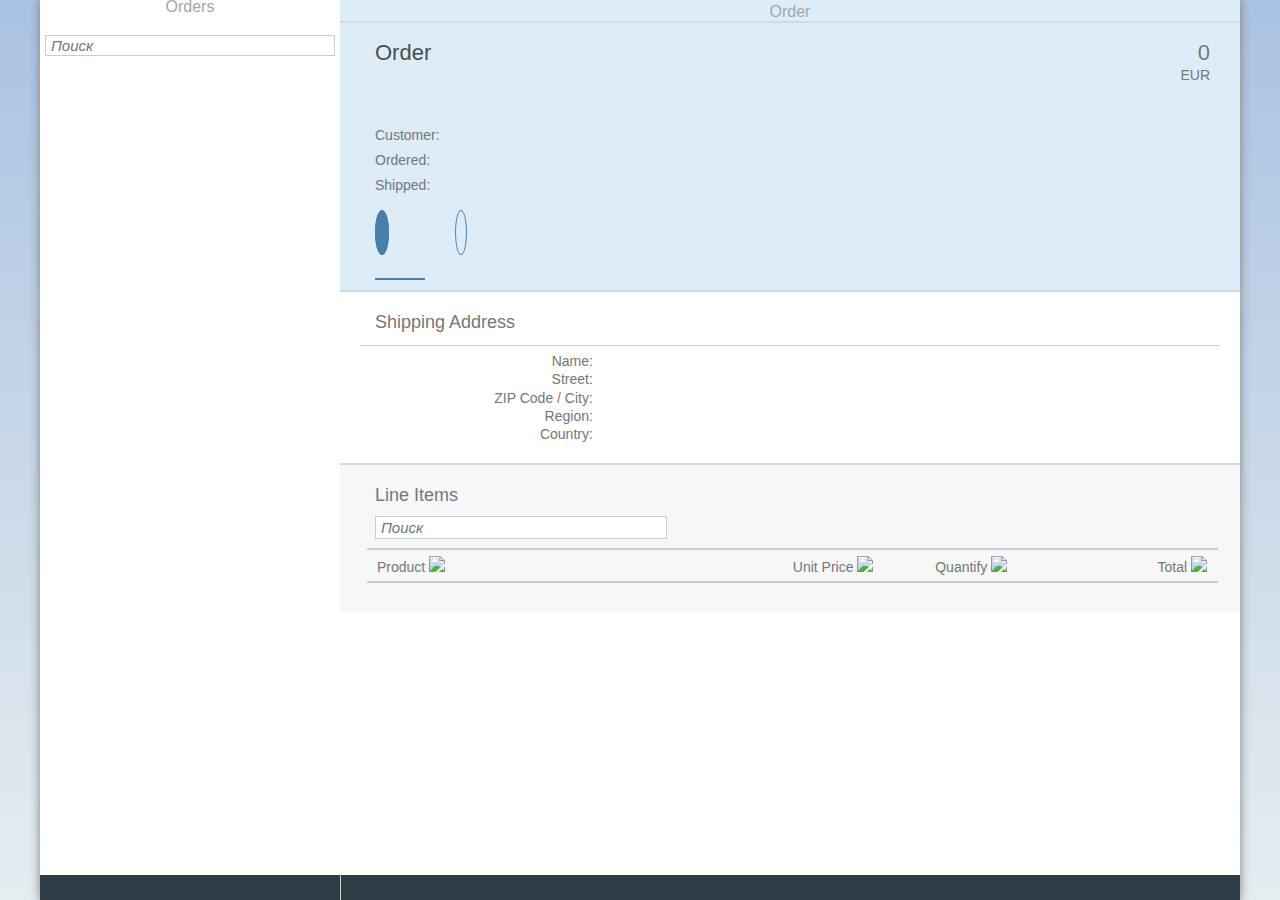
==== Main.html @ 55ac58f2 "Commit with picture" ====
<!DOCTYPE html>
<html>

<head>
    <meta charset="utf-8" />
    <title>Transportation</title>

    <link rel="stylesheet" href="Style.css" />
    <link rel="stylesheet" href="font-awesome-4.7.0/css/font-awesome.min.css">

    <script src="js\main.js"></script>
    <script src="js\data.js"></script>

</head>

<body>
    <div class="flex-container">

        <asite class="site-panel">

            <div class="top-panel">
                <div class="site-panel-top">
                    <img src="icons\back.svg" alt="">
                    <div>
                        <span>Orders </span><span class="js-order-count"></span>
                    </div>
                </div>
                <div class="order-find-panel">
                    <form>
                        <input type="search" class="order-find-field" placeholder="Поиск">
                        <img src="icons\search.svg" alt="" onclick="findInOrderPanel()">
                        <img src="icons\refresh.svg" alt="" onclick="loadOrders()">
                    </form>
                </div>
            </div>

            <div class="orders-panel">

            </div>
        </asite>

        <div class="main-panel">
            <div class="main-panel-top">
                <img src="icons\open-menu.svg" alt="" class="burger-buttom">
                <div class="main-panel-top-text">Order</div>
            </div>

            <div class="main-info-order">

                <div class="order-price-panel">
                    <div class="order-text">Order <span class="current-order-id"></span></div>
                    <div class="price">
                        <span class="price-text">0</span><br>
                        <span class="currency-text">EUR</span>
                    </div>
                </div>

                <div class="customer-date-panel">
                    <span>Customer: </span><span class="info-customer"></span><br>
                    <span>Ordered: </span><span class="info-createdAt"></span><br>
                    <span>Shipped: </span><span class="info-shippedAt"></span>
                </div>

                <div class="icons">
                    <div class="js-underline-icon" title="Shipping info">
                        <i class="fa fa-truck js-select-icon" id="truck-icon" aria-hidden="true" onclick="iconClick(this,'man-icon')"></i>
                    </div>
                    <div title="Processor">
                        <i class="fa fa-user-o" id="man-icon" aria-hidden="true" onclick="iconClick(this,'truck-icon')"></i>
                    </div>
                </div>

            </div>

            <div class="product-panel">

                <div class="dynamic-container">

                    <div class="address-panel-header">
                        <div>
                            <span>Shipping Address</span>
                        </div>
                    </div>

                    <div class="address-info-list">
                        <div>
                            <div class="type-field">Name:</div>
                            <div class="name-parcel"></div><br>
                        </div>
                        <div>
                            <div class="type-field">Street:</div>
                            <div class="street-text"></div><br>
                        </div>
                        <div>
                            <div class="type-field">ZIP Code / City:</div>
                            <div class="zipcode-text"></div><br>
                        </div>
                        <div>
                            <div class="type-field">Region:</div>
                            <div class="region-text"></div><br>
                        </div>
                        <div>
                            <div class="type-field">Country:</div>
                            <div class="country-text"></div>
                        </div>
                    </div>
                </div>

                <div class="line-items">
                    <div class="line-items-top-text">
                        Line Items <span class="js-product-count"></span>
                    </div>
                    <div class="product-find-panel">
                        <form>
                            <input type="search" class="product-find-field" placeholder="Поиск">
                            <img src="icons\search.svg" alt="">
                            <img src="icons\refresh.svg" alt="">
                        </form>
                    </div>
                    <div class="box-table">
                        <table>
                            <thead>
                                <tr>
                                    <th>Product <img src="icons\sort.png " alt=" " onclick="getSort(event) "></th>
                                    <th>Unit Price <img src="icons\sort.png " alt=" " onclick="getSort(event) "></th>
                                    <th>Quantify <img src="icons\sort.png " alt=" " onclick="getSort(event) "></th>
                                    <th>Total <img src="icons\sort.png " alt=" " onclick="getSort(event) "></th>
                                </tr>
                            </thead>
                            <tbody class="products-info ">

                            </tbody>
                        </table>
                    </div>
                </div>
            </div>
        </div>
        <footer class="website-footer ">
            <div class="footer-left-inscription ">
                <i class="fa fa-key " aria-hidden="true "></i>
                <i class="fa fa-list " aria-hidden="true "></i>
            </div>
            <div class="footer-right-inscription ">
                <i class="fa fa-envelope-o " aria-hidden="true "></i>
            </div>
        </footer>
    </div>
</body>

</html>
---- Style.css ----
﻿html {
    font-family: Arial, "Helvetica Neue", Helvetica, sans-serif;
}

body {
    overflow: hidden;
    margin: 0px;
    background: linear-gradient(to bottom, #aac2e2, #e5edf0);
}

.flex-container {
    box-shadow: 0 0 10px grey;
    display: flex;
    flex-direction: row;
    align-items: stretch;
    height: 100vh;
    min-height: 100vh;
    max-width: 1200px;
    margin: auto;
}


/*
site panel stile
*/

.site-panel img {
    cursor: pointer;
    padding-top: 5px;
    width: 15px;
    padding-left: 10px;
}

.site-panel {
    background-color: white;
    width: 300px;
}

.site-panel-top {
    padding-bottom: 15px;
}

.site-panel-top>div {
    margin-top: -20px;
    text-align: center;
}

.site-panel-top,
.order-find-panel,
.product-find-panel {
    height: 15px;
}

.order-find-field {
    font-style: italic;
    padding-left: 5px;
    font-size: 15px;
    border: none;
    width: 80%;
    height: 100%;
}

.order-find-panel form,
.product-find-panel form {
    height: px;
    margin: 5px;
    vertical-align: middle;
    border: 1px solid #cccccc;
}

.order-find-panel img {
    cursor: pointer;
    width: 10px;
}


/*
 orders panel
*/

.orders-panel {
    max-height: 100vh;
    overflow-y: auto;
    display: flex;
    flex-direction: column;
    margin-top: 8px;
}

.orders-panel>.order {
    line-height: 30px;
    padding: 10px 15px 10px 10px;
    display: block;
    max-height: 90px;
    border-bottom: 1px solid #cccccc;
}

.js-select-order {
    background-color: #deecf7 !important;
}

.orders-panel .order-number {
    flex-wrap: wrap;
    overflow: hidden;
    white-space: nowrap;
    text-overflow: ellipsis;
    max-width: 130px;
    display: block;
    float: left;
    font-size: 18px;
    color: #72777b;
}

.orders-panel .date {
    display: block;
    float: right;
    font-size: 22px;
    color: black;
}

.orders-panel .download-name,
.orders-panel .shipped {
    width: 200px;
    display: block;
    float: left;
    font-size: 14px;
    color: #72777b;
}

.orders-panel .status {
    display: block;
    float: right;
    font-size: 14px;
    color: green;
}

.orders-panel>.order:last-child {
    margin-bottom: 83px;
}

.orders-panel>.order:hover {
    cursor: pointer;
    background-color: #eeeeee;
}

.no-order-error {
    height: 100px;
    font-size: 20px;
    text-align: center;
    margin-top: 30px;
}


/*
main panel
*/

.main-panel {
    overflow-y: auto;
    display: flex;
    flex-direction: column;
    background-color: #deecf7;
    flex: 9.5;
}

.burger-buttom {
    display: none;
}

.main-panel-top {
    background-color: #deecf7;
    position: fixed;
    display: flex;
    width: 100%;
    max-width: 900px;
}

.main-panel-top-text {
    text-align: center;
    flex: 1.5;
    border-bottom: 2px solid #cedce9;
    margin-top: 3px;
}

.main-panel>.main-info-order {
    margin-top: 15px;
    display: flex;
    flex-direction: column;
    flex: 12;
    border-bottom: 2px solid #cedce9;
}

.site-panel-top,
.main-panel-top-text {
    font-size: 16px;
    color: #a1a6a9;
}

.order-price-panel {
    flex: 1;
    display: flex;
    flex-direction: row;
    justify-content: space-between;
    text-align: right;
    margin: 25px 0 10px 35px
}

.order-price-panel>.order-text {
    max-width: 700px;
    word-wrap: break-word;
    font-size: 22px;
    color: #4b4f50;
    text-align: left;
    flex: 1;
}

.order-price-panel>.price {
    flex: 1;
    margin-right: 30px;
}

.customer-date-panel,
.main-info-order>.icons {
    flex: 1;
    margin-left: 35px;
}

.main-info-order>.icons {
    display: flex;
    direction: row;
    margin-top: 20px;
}

.price-text {
    text-align: right;
    font-size: 22px;
    color: #72777b;
}

.currency-text,
.address-info-list,
.processor-info-list,
.customer-date-panel,
.box-table {
    font-size: 14px;
    color: #72777b;
}

.main-info-order>.customer-date-panel {
    line-height: 25px;
}

.icons>div {
    margin-right: 30px;
    width: 50px;
    height: 60px;
}

.icons i {
    cursor: pointer;
    color: #497fab;
    border: 1px solid #497fab;
    padding: 7px 5px 3px 5px;
    border-radius: 50%;
    text-align: center;
    font-size: 30px;
    height: 35px;
    width: 35px;
}

.js-select-icon {
    background-color: #497fab;
    color: white !important;
}

.js-underline-icon {
    border-bottom: 2px solid #497fab;
}

.fa-truck {
    padding-right: 7px!important;
}

.main-panel>.product-panel {
    background-color: white;
    flex: 26.5;
}

.address-panel-header,
.processor-panel-header {
    padding-left: 20px;
    padding-right: 20px;
    height: 60px;
}

.address-panel-header>div,
.processor-panel-header>div {
    font-size: 18px;
    color: #72777b;
    padding: 20px 35px 12px 15px;
    border-bottom: 1px solid #cccccc;
}

.address-info-list,
.processor-info-list {
    padding-bottom: 20px;
    border-bottom: 2px solid #cedce9;
}

.processor-info-list {
    padding-top: 15px;
    display: flex;
}

.processor-info-list>div {
    margin-left: 35px;
}

.processor-info-list>div:first-child,
.processor-info-list>div:last-child {
    flex: 1;
}

.details-text {
    color: #72777b;
    font-size: 18px;
}

.name-parcel,
.street-text,
.zipcode-text,
.region-text,
.country-text,
.name-man,
.employee-id,
.job-title,
.phone {
    flex: 2.5;
    padding-left: 15px;
    text-align: left;
    color: black;
}

.address-info-list>div,
.processor-info-list>div>div {
    display: flex;
    direction: row;
    line-height: 1.3;
}

.processor-info-list .type-field {
    flex: 2;
    text-align: right;
}

.photo-man>img {
    margin-top: 10px;
    height: 120px;
    width: 120px;
}

.address-info-list .type-field {
    flex: 1;
    text-align: right;
}

.line-items {
    padding-bottom: 15px;
    background-color: #f7f7f7;
}

.line-items-top-text {
    font-size: 18px;
    color: #72777b;
    padding: 20px 0px 0px 15px;
    margin: 0 20px 10px 20px;
}

.product-find-panel img {
    margin-left: 10px;
    width: 10px;
    cursor: pointer;
}

.product-find-panel {
    margin-bottom: 15px;
}

.product-find-panel form {
    height: 21px;
    margin: 10px 0px 0px 35px;
    background-color: white;
    padding-bottom: 0px;
    width: 290px;
}

.product-find-field {
    font-style: italic;
    padding-left: 5px;
    font-size: 15px;
    border: none;
    width: 80%;
    height: 100%;
}


/*
 table
  */

.box-table {
    margin: 0px 20px 15px 25px;
}

.box-table>table {
    width: 100%;
}

.box-table tr {
    display: flex;
    flex-direction: row;
    justify-content: space-between;
    align-items: center;
}

.box-table thead {
    background-color: #f7f7f7;
}

.box-table thead img {
    cursor: pointer;
    width: 10px;
}

.box-table thead>tr {
    border-bottom: 2px solid #cccccc;
    border-top: 2px solid #cccccc;
    padding: 5px 0;
    margin-bottom: -2px;
}

.box-table thead th {
    font-weight: 500;
}

.products-info>tr {
    background-color: white;
    border-bottom: 1px solid #cccccc;
}

.products-info>tr:hover {
    background-color: #eeeeee;
}

.procuct>.product-name,
.unit-price>.price,
.total>.price {
    font-weight: 600;
}

.procuct>.product-name {
    color: black;
}

.box-table tr>.procuct {
    line-height: 1.5;
}

tr>th:nth-child(1),
tr>td:nth-child(1) {
    padding-left: 10px;
    flex: 10;
    text-align: left;
}

tr>th:nth-child(2),
tr>td:nth-child(2) {
    flex: 5;
    text-align: right;
}

tr>th:nth-child(3),
tr>td:nth-child(3) {
    flex: 4;
    text-align: right;
}

tr>th:nth-child(4),
tr>td:nth-child(4) {
    margin-right: 10px;
    flex: 6;
    text-align: right;
}

.mobile-price-text {
    display: none;
}

.mobile-total-text {
    display: none;
}

.mobile-quantify-text {
    display: none;
}


/*
footer
*/

footer i {
    padding-top: 2px;
    color: rgb(187, 187, 187);
    font-size: 20px;
    cursor: pointer;
}

.footer-left-inscription i:nth-child(1) {
    margin-right: 20px;
}

.footer-left-inscription i:nth-child(2) {
    margin-right: 10px;
}

.footer-right-inscription i:nth-child(1) {
    margin-right: 10px;
}

.website-footer {
    position: fixed;
    bottom: 0;
    display: flex;
    height: 25px;
    width: 100%;
    max-width: 1200px;
    background-color: #2E3C45;
}

.footer-left-inscription {
    padding: 2px 0 0 0;
    border-right: 1px solid #cccccc;
    width: 300px;
    text-align: right;
}

.footer-right-inscription {
    flex: 1;
    padding: 2px 0 0 0;
    text-align: right;
}


/*
adaptive
*/

@media only screen and (max-width: 500px),
(min-device-width: 768px) and (max-device-width: 1024px) {
    table,
    thead,
    .prod,
    th,
    td,
    tr {
        display: block;
    }
    .box-table {
        margin: auto;
    }
    .box-table thead th:nth-child(1) {
        margin: 0;
        padding-left: 0;
    }
    .box-table thead th:nth-child(2),
    .box-table thead th:nth-child(3),
    .box-table thead th:nth-child(4) {
        display: none;
    }
    .box-table thead>tr {
        padding-left: 15px;
        margin-bottom: 0px;
    }
    .products-info>tr {
        display: block;
    }
    .mobile-price-text {
        display: block;
    }
    .mobile-quantify-text {
        display: block;
    }
    .mobile-total-text {
        display: block;
    }
    .box-table tr>th:nth-child(1),
    .box-table tr>td:nth-child(1),
    .box-table tr>th:nth-child(2),
    .box-table tr>td:nth-child(2),
    .box-table tr>th:nth-child(3),
    .box-table tr>td:nth-child(3),
    .box-table tr>th:nth-child(4),
    .box-table tr>td:nth-child(4) {
        padding: 0;
        margin-left: 25px;
        text-align: left;
    }
    .box-table tr>td:nth-child(1),
    .box-table tr>td:nth-child(2),
    .box-table tr>td:nth-child(3),
    .box-table tr>td:nth-child(4) {
        margin: 0;
        padding-left: 15px;
        padding-bottom: 10px;
    }
    .address-info-list>div {
        flex-direction: column;
    }
    .address-info-list .type-field {
        padding-left: 15px;
        text-align: left;
    }
    .moreinfo-top-text {
        margin-top: -10px;
        padding: 0;
    }
    .line-items-top-text {
        margin: 0;
        padding: 10px 0 10px 15px;
    }
}

@media(max-width:800px) {
    .site-panel {
        display: none;
    }
    .footer-left-inscription {
        display: none;
    }
    .burger-buttom {
        cursor: pointer;
        padding-left: 10px;
        padding-top: 3px;
        width: 15px;
        height: 15px;
        display: block;
    }
    .main-panel-top-text {
        margin-left: -25px;
    }
}
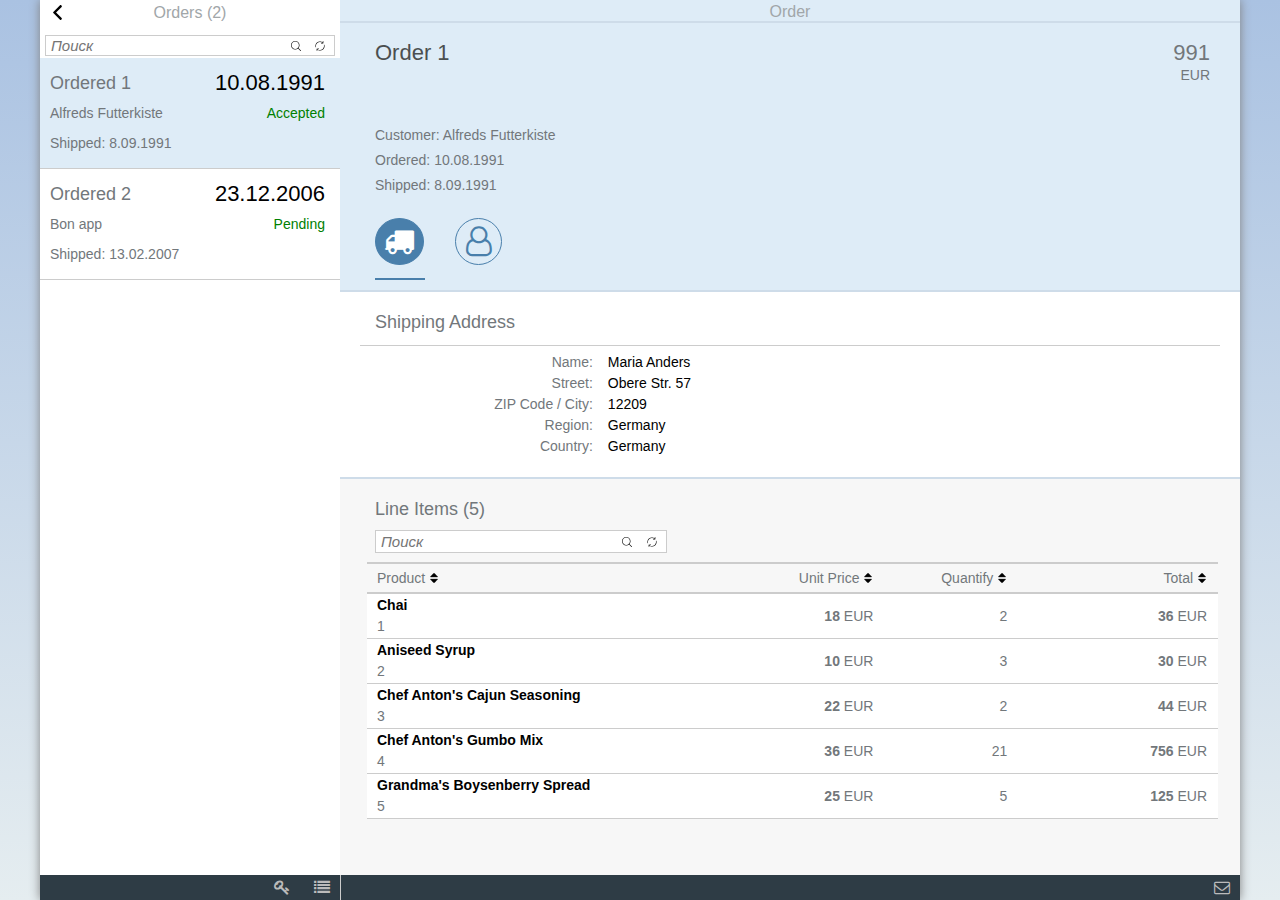
==== commit d1f02a77: "JS commit" ====
--- a/Main.html
+++ b/Main.html
@@ -13,14 +13,14 @@
 
 </head>
 
-<body>
+<body onload="loadOrders()">
     <div class="flex-container">
 
         <asite class="site-panel">
 
             <div class="top-panel">
                 <div class="site-panel-top">
-                    <img src="icons\back.svg" alt="">
+                    <img src="icons\back.svg" alt="" onclick="hideSitePanel()">
                     <div>
                         <span>Orders </span><span class="js-order-count"></span>
                     </div>
@@ -41,7 +41,7 @@
 
         <div class="main-panel">
             <div class="main-panel-top">
-                <img src="icons\open-menu.svg" alt="" class="burger-buttom">
+                <img src="icons\open-menu.svg" alt="" class="burger-button" onclick="showSitePanel(this)">
                 <div class="main-panel-top-text">Order</div>
             </div>
 
@@ -108,23 +108,23 @@
 
                 <div class="line-items">
                     <div class="line-items-top-text">
-                        Line Items <span class="js-product-count"></span>
+                        Line Items <span class="js-products-count"></span>
                     </div>
                     <div class="product-find-panel">
                         <form>
                             <input type="search" class="product-find-field" placeholder="Поиск">
-                            <img src="icons\search.svg" alt="">
-                            <img src="icons\refresh.svg" alt="">
+                            <img src="icons\search.svg" alt="" onclick="findInProductPanel()">
+                            <img src="icons\refresh.svg" alt="" onclick="selectProductInfo(findOrderById(document.querySelector('.current-order-id').innerHTML))">
                         </form>
                     </div>
                     <div class="box-table">
                         <table>
                             <thead>
                                 <tr>
-                                    <th>Product <img src="icons\sort.png " alt=" " onclick="getSort(event) "></th>
-                                    <th>Unit Price <img src="icons\sort.png " alt=" " onclick="getSort(event) "></th>
-                                    <th>Quantify <img src="icons\sort.png " alt=" " onclick="getSort(event) "></th>
-                                    <th>Total <img src="icons\sort.png " alt=" " onclick="getSort(event) "></th>
+                                    <th>Product <img src="icons\sort.png " alt=" " class="button-sort" onclick="getSort(event)"></th>
+                                    <th>Unit Price <img src="icons\sort.png " alt=" " class="button-sort" onclick="getSort(event)"></th>
+                                    <th>Quantify <img src="icons\sort.png " alt=" " class="button-sort" onclick="getSort(event)"></th>
+                                    <th>Total <img src="icons\sort.png " alt=" " class="button-sort" onclick="getSort(event)"></th>
                                 </tr>
                             </thead>
                             <tbody class="products-info ">
--- a/Style.css
+++ b/Style.css
@@ -62,7 +62,6 @@
 
 .order-find-panel form,
 .product-find-panel form {
-    height: px;
     margin: 5px;
     vertical-align: middle;
     border: 1px solid #cccccc;
@@ -162,7 +161,7 @@
     flex: 9.5;
 }
 
-.burger-buttom {
+.burger-button {
     display: none;
 }
 
@@ -280,9 +279,13 @@
     padding-right: 7px!important;
 }
 
-.main-panel>.product-panel {
+.product-panel {
+    background-color: #f7f7f7;
+    flex: 26.5;
+}
+
+.dynamic-container {
     background-color: white;
-    flex: 26.5;
 }
 
 .address-panel-header,
@@ -306,33 +309,15 @@
     border-bottom: 2px solid #cedce9;
 }
 
-.processor-info-list {
-    padding-top: 15px;
-    display: flex;
-}
-
-.processor-info-list>div {
-    margin-left: 35px;
-}
-
-.processor-info-list>div:first-child,
-.processor-info-list>div:last-child {
-    flex: 1;
-}
-
-.details-text {
-    color: #72777b;
-    font-size: 18px;
-}
-
 .name-parcel,
 .street-text,
 .zipcode-text,
 .region-text,
 .country-text,
-.name-man,
-.employee-id,
-.job-title,
+.first-name-man,
+.last-name-man,
+.address,
+.email,
 .phone {
     flex: 2.5;
     padding-left: 15px;
@@ -340,32 +325,26 @@
     color: black;
 }
 
+.phone,
+.email {
+    color: #497fab;
+}
+
 .address-info-list>div,
-.processor-info-list>div>div {
+.processor-info-list>div {
     display: flex;
     direction: row;
-    line-height: 1.3;
-}
-
+    line-height: 1.5;
+}
+
+.address-info-list .type-field,
 .processor-info-list .type-field {
-    flex: 2;
-    text-align: right;
-}
-
-.photo-man>img {
-    margin-top: 10px;
-    height: 120px;
-    width: 120px;
-}
-
-.address-info-list .type-field {
     flex: 1;
     text-align: right;
 }
 
 .line-items {
     padding-bottom: 15px;
-    background-color: #f7f7f7;
 }
 
 .line-items-top-text {
@@ -445,10 +424,6 @@
 .products-info>tr {
     background-color: white;
     border-bottom: 1px solid #cccccc;
-}
-
-.products-info>tr:hover {
-    background-color: #eeeeee;
 }
 
 .procuct>.product-name,
@@ -565,8 +540,14 @@
     tr {
         display: block;
     }
+    table {
+        background-color: white;
+    }
     .box-table {
         margin: auto;
+    }
+    .box-table img {
+        display: none;
     }
     .box-table thead th:nth-child(1) {
         margin: 0;
@@ -582,15 +563,12 @@
         margin-bottom: 0px;
     }
     .products-info>tr {
+        width: 200%;
         display: block;
     }
+    .mobile-quantify-text,
+    .mobile-total-text,
     .mobile-price-text {
-        display: block;
-    }
-    .mobile-quantify-text {
-        display: block;
-    }
-    .mobile-total-text {
         display: block;
     }
     .box-table tr>th:nth-child(1),
@@ -601,6 +579,7 @@
     .box-table tr>td:nth-child(3),
     .box-table tr>th:nth-child(4),
     .box-table tr>td:nth-child(4) {
+        width: 100%;
         padding: 0;
         margin-left: 25px;
         text-align: left;
@@ -613,12 +592,24 @@
         padding-left: 15px;
         padding-bottom: 10px;
     }
-    .address-info-list>div {
+    .address-info-list>div,
+    .processor-info-list>div {
         flex-direction: column;
     }
-    .address-info-list .type-field {
+    .address-info-list .type-field,
+    .processor-info-list .type-field {
         padding-left: 15px;
         text-align: left;
+    }
+    .address-panel-header,
+    .processor-panel-header {
+        padding: 0;
+    }
+    .product-find-panel {
+        margin-left: 10px;
+    }
+    .product-find-panel>form {
+        margin: 0;
     }
     .moreinfo-top-text {
         margin-top: -10px;
@@ -626,7 +617,10 @@
     }
     .line-items-top-text {
         margin: 0;
-        padding: 10px 0 10px 15px;
+        padding: 10px 0 0px 15px;
+    }
+    .line-items {
+        padding-bottom: 0;
     }
 }
 
@@ -637,7 +631,8 @@
     .footer-left-inscription {
         display: none;
     }
-    .burger-buttom {
+    .burger-button {
+        z-index: 10;
         cursor: pointer;
         padding-left: 10px;
         padding-top: 3px;
@@ -648,4 +643,12 @@
     .main-panel-top-text {
         margin-left: -25px;
     }
+}
+
+.show-site-panel {
+    display: block;
+}
+
+.hide-site-panel {
+    display: none;
 }